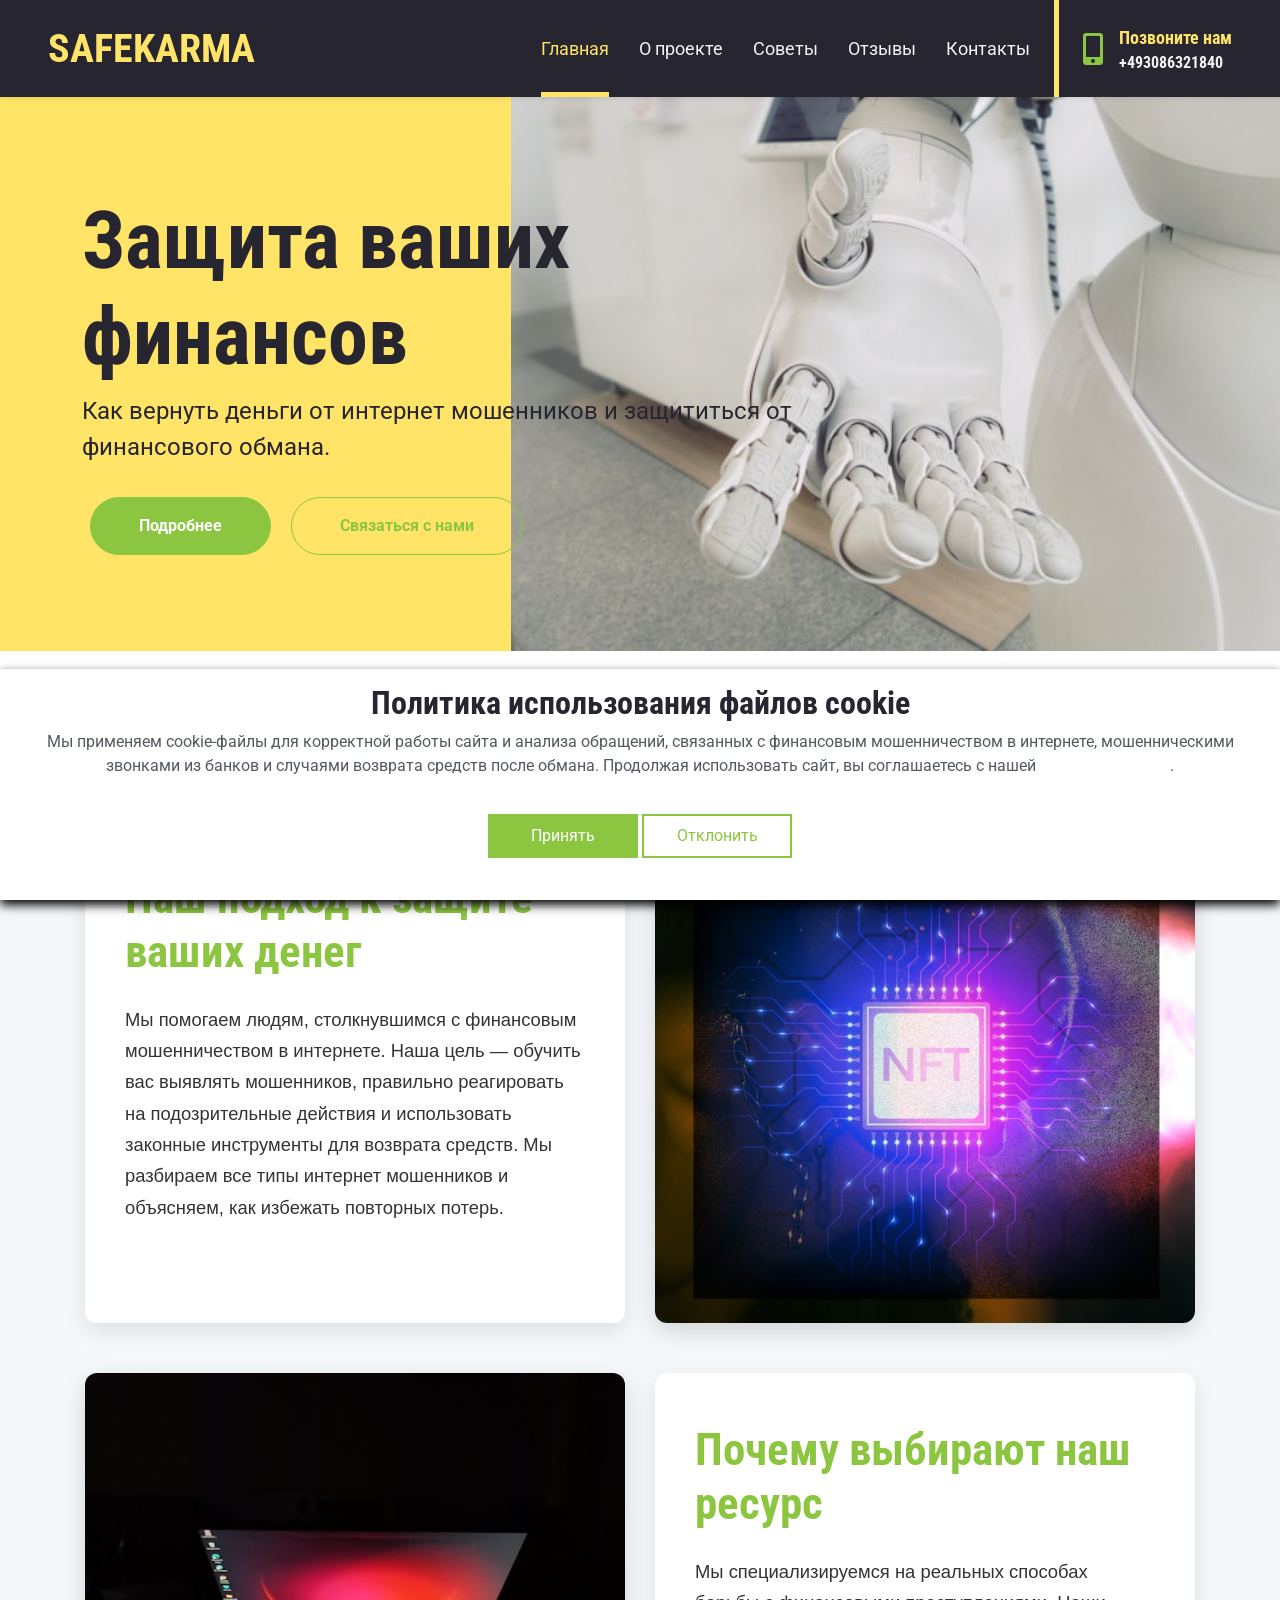
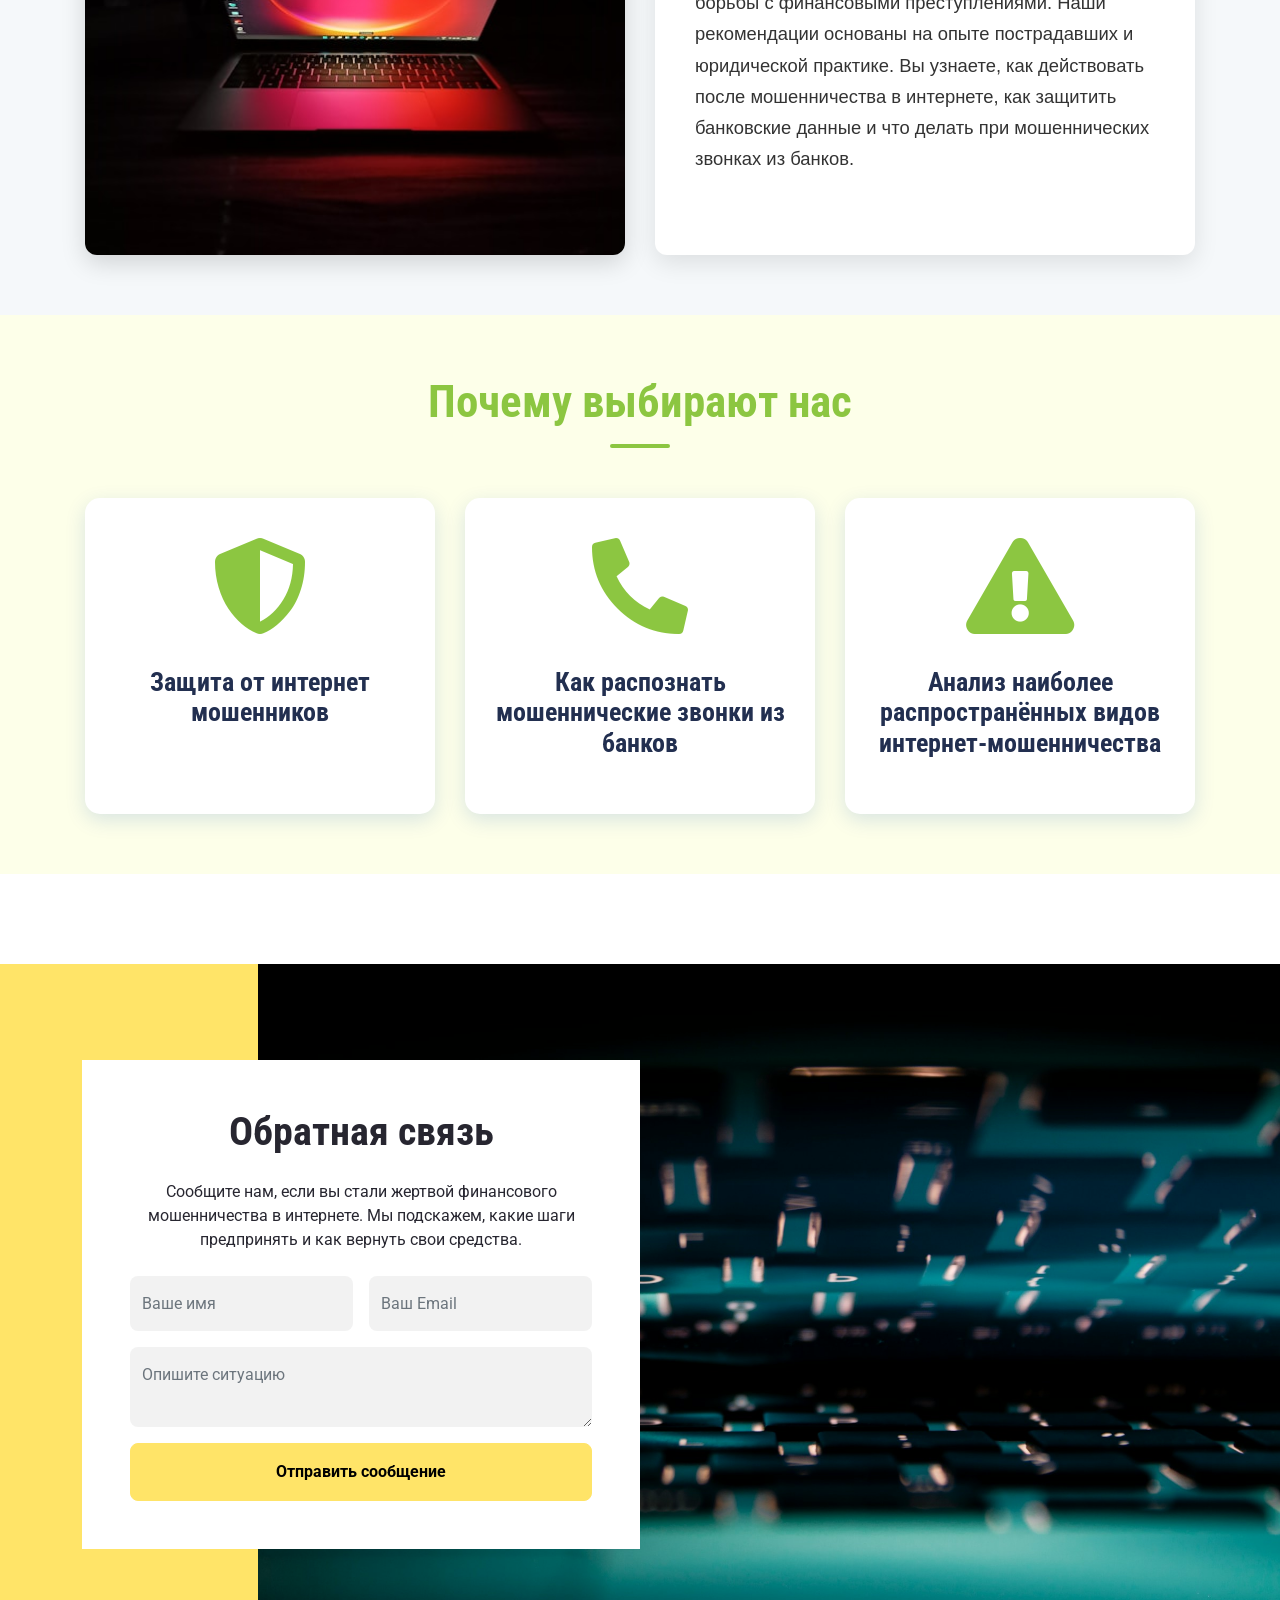
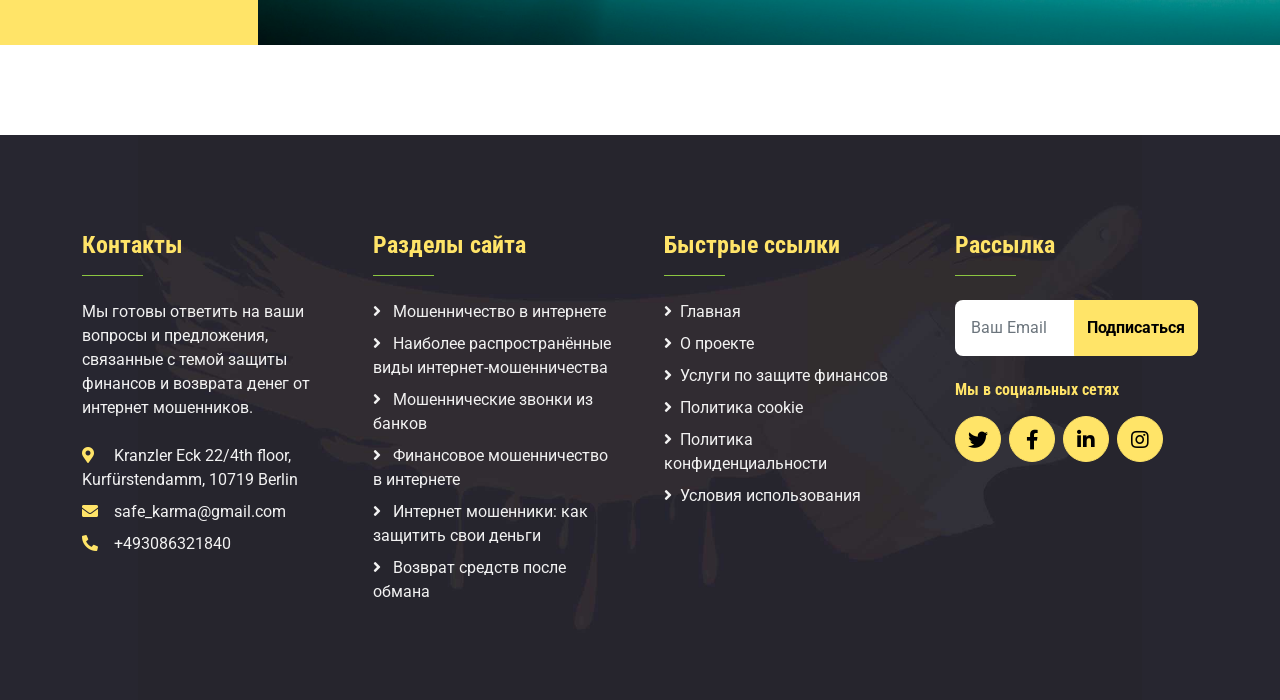
==== index.html @ 47f68a2d "WIP" ====
<!DOCTYPE html>
<html lang="en">
    <head>
        <meta charset="utf-8" />
        <title>SafeKarma</title>
        <meta content="width=device-width, initial-scale=1.0" name="viewport" />
        <meta
            name="description"
            content="Защита финансов: практические инструкции и пошаговые алгоритмы по возврату денег от мошенников. Как действовать при финансовом мошенничестве в интернете, какие существуют наиболее распространённые виды интернет-мошенничества и как противостоять мошенническим звонкам из банков."
        />

        <!-- Favicon -->
        <link href="img/favicon.ico" rel="icon" />

        <!-- Google Web Fonts -->
        <link rel="preconnect" href="https://fonts.gstatic.com" />
        <link
            href="https://fonts.googleapis.com/css2?family=Roboto+Condensed:wght@400;700&family=Roboto:wght@400;700&display=swap"
            rel="stylesheet"
        />

        <!-- Icon Font Stylesheet -->
        <link
            href="https://cdnjs.cloudflare.com/ajax/libs/font-awesome/5.15.0/css/all.min.css"
            rel="stylesheet"
        />
        <link
            href="https://cdn.jsdelivr.net/npm/bootstrap-icons@1.4.1/font/bootstrap-icons.css"
            rel="stylesheet"
        />

        <!-- Libraries Stylesheet -->
        <link
            href="lib/owlcarousel/assets/owl.carousel.min.css"
            rel="stylesheet"
        />

        <!-- Customized Bootstrap Stylesheet -->
        <link href="css/bootstrap.min.css" rel="stylesheet" />

        <!-- Template Stylesheet -->
        <link href="css/style.css" rel="stylesheet" />
        <!-- Our Approach Start -->
    </head>

    <body>
        <!-- Navbar Start -->
        <nav
            class="navbar navbar-expand-lg bg-dark navbar-dark shadow-sm px-5 py-3 py-lg-0"
        >
            <a href="index.html" class="navbar-brand p-0">
                <h1 class="m-0 text-uppercase text-primary">SafeKarma</h1>
            </a>
            <button
                class="navbar-toggler"
                type="button"
                data-bs-toggle="collapse"
                data-bs-target="#navbarCollapse"
            >
                <span class="navbar-toggler-icon"></span>
            </button>
            <div class="collapse navbar-collapse" id="navbarCollapse">
                <div
                    class="navbar-nav ms-auto py-0 pe-4 border-end border-5 border-primary"
                >
                    <a href="index.html" class="nav-item nav-link active"
                        >Главная</a
                    >
                    <a href="about.html" class="nav-item nav-link">О проекте</a>
                    <a href="service.html" class="nav-item nav-link">Советы</a>
                    <a href="reviews.html" class="nav-item nav-link">Отзывы</a>
                    <a href="contact.html" class="nav-item nav-link"
                        >Контакты</a
                    >
                </div>
                <div class="d-none d-lg-flex align-items-center ps-4">
                    <i class="fa fa-2x fa-mobile-alt text-secondary me-3"></i>
                    <div>
                        <h5 class="text-primary mb-1">
                            <small>Позвоните нам</small>
                        </h5>
                        <h6 class="text-light m-0">+493086321840</h6>
                    </div>
                </div>
            </div>
        </nav>
        <!-- Navbar End -->

        <!-- Hero Start -->
        <div
            class="container-fluid bg-primary py-5 bg-hero"
            style="margin-bottom: 90px"
        >
            <div class="container py-5">
                <div class="row justify-content-start">
                    <div class="col-lg-8 text-center text-lg-start">
                        <h1 class="display-1 text-dark">
                            Защита ваших финансов
                        </h1>
                        <p class="fs-4 text-dark mb-4">
                            Как вернуть деньги от интернет мошенников и
                            защититься от финансового обмана.
                        </p>
                        <div class="pt-2">
                            <a
                                href="about.html"
                                class="btn btn-secondary rounded-pill py-md-3 px-md-5 mx-2"
                                >Подробнее</a
                            >
                            <a
                                href="contact.html"
                                class="btn btn-outline-secondary rounded-pill py-md-3 px-md-5 mx-2"
                                >Связаться с нами</a
                            >
                        </div>
                    </div>
                </div>
            </div>
        </div>
        <!-- Hero End -->

        <div class="approach-section">
            <div class="approach-container">
                <div class="approach-row">
                    <div class="approach-text">
                        <h1>Наш подход к защите ваших денег</h1>
                        <p>
                            Мы помогаем людям, столкнувшимся с финансовым
                            мошенничеством в интернете. Наша цель — обучить вас
                            выявлять мошенников, правильно реагировать на
                            подозрительные действия и использовать законные
                            инструменты для возврата средств. Мы разбираем все
                            типы интернет мошенников и объясняем, как избежать
                            повторных потерь.
                        </p>
                    </div>
                    <div class="approach-image">
                        <img
                            src="img/approach-1.jpg"
                            alt="Защита финансов и возврат средств"
                        />
                    </div>
                </div>
                <div class="approach-row" style="margin-top: 50px">
                    <div class="approach-image">
                        <img
                            src="img/approach-2.jpg"
                            alt="Интернет мошенники и схемы возврата денег"
                        />
                    </div>
                    <div class="approach-text">
                        <h1>Почему выбирают наш ресурс</h1>
                        <p>
                            Мы специализируемся на реальных способах борьбы с
                            финансовыми преступлениями. Наши рекомендации
                            основаны на опыте пострадавших и юридической
                            практике. Вы узнаете, как действовать после
                            мошенничества в интернете, как защитить банковские
                            данные и что делать при мошеннических звонках из
                            банков.
                        </p>
                    </div>
                </div>
            </div>
        </div>
        <!-- Our Approach End -->

        <div class="why-choose-section">
            <div class="why-choose-container">
                <div class="why-choose-header">
                    <h1>Почему выбирают нас</h1>
                    <hr />
                </div>
                <div class="why-choose-row">
                    <div class="why-choose-item">
                        <div class="why-choose-icon">
                            <i class="fa fa-2x fa-shield-alt"></i>
                        </div>
                        <h3>Защита от интернет мошенников</h3>
                    </div>
                    <div class="why-choose-item">
                        <div class="why-choose-icon">
                            <i class="fa fa-2x fa-phone-alt"></i>
                        </div>
                        <h3>Как распознать мошеннические звонки из банков</h3>
                    </div>
                    <div class="why-choose-item">
                        <div class="why-choose-icon">
                            <i class="fa fa-2x fa-exclamation-triangle"></i>
                        </div>
                        <h3>
                            Анализ наиболее распространённых видов
                            интернет-мошенничества
                        </h3>
                    </div>
                </div>
            </div>
        </div>
        <!-- Why Choose Us End -->

        <!-- Quote Start -->
        <div
            class="container-fluid bg-primary bg-quote py-5"
            style="margin: 90px 0"
        >
            <div class="container py-5">
                <div class="row g-0 justify-content-start">
                    <div class="col-lg-6">
                        <div class="bg-white text-center p-5">
                            <h1 class="mb-4">Обратная связь</h1>
                            <p class="mb-4 text-dark">
                                Сообщите нам, если вы стали жертвой финансового
                                мошенничества в интернете. Мы подскажем, какие
                                шаги предпринять и как вернуть свои средства.
                            </p>
                            <form action="thanks.html" method="get">
                                <div class="row g-3">
                                    <div class="col-12 col-sm-6">
                                        <input
                                            type="text"
                                            class="form-control bg-light border-0"
                                            placeholder="Ваше имя"
                                            style="height: 55px"
                                            required
                                        />
                                    </div>
                                    <div class="col-12 col-sm-6">
                                        <input
                                            type="email"
                                            class="form-control bg-light border-0"
                                            placeholder="Ваш Email"
                                            style="height: 55px"
                                            required
                                        />
                                    </div>
                                    <div class="col-12">
                                        <textarea
                                            class="form-control bg-light border-0 py-3"
                                            rows="2"
                                            placeholder="Опишите ситуацию"
                                            required
                                        ></textarea>
                                    </div>
                                    <div class="col-12">
                                        <button
                                            class="btn btn-primary w-100 py-3"
                                            type="submit"
                                        >
                                            Отправить сообщение
                                        </button>
                                    </div>
                                </div>
                            </form>
                        </div>
                    </div>
                </div>
            </div>
        </div>
        <!-- Quote End -->

        <!-- Footer Start -->
        <div class="container-fluid bg-dark bg-footer text-light py-5">
            <div class="container py-5">
                <div class="row g-5">
                    <div class="col-lg-3 col-md-6">
                        <h4 class="text-primary">Контакты</h4>
                        <hr
                            class="w-25 text-secondary mb-4"
                            style="opacity: 1"
                        />
                        <p class="mb-4">
                            Мы готовы ответить на ваши вопросы и предложения,
                            связанные с темой защиты финансов и возврата денег
                            от интернет мошенников.
                        </p>
                        <p class="mb-2">
                            <i
                                class="fa fa-map-marker-alt text-primary me-3"
                            ></i>
                            Kranzler Eck 22/4th floor, Kurfürstendamm, 10719
                            Berlin
                        </p>
                        <p class="mb-2">
                            <i class="fa fa-envelope text-primary me-3"></i
                            >safe_karma@gmail.com
                        </p>
                        <p class="mb-0">
                            <i class="fa fa-phone-alt text-primary me-3"></i
                            >+493086321840
                        </p>
                    </div>
                    <div class="col-lg-3 col-md-6">
                        <h4 class="text-primary">Разделы сайта</h4>
                        <hr
                            class="w-25 text-secondary mb-4"
                            style="opacity: 1"
                        />
                        <div class="d-flex flex-column justify-content-start">
                            <a class="text-light mb-2" href="#"
                                ><i class="fa fa-angle-right me-2"></i>
                                Мошенничество в интернете</a
                            >
                            <a class="text-light mb-2" href="#"
                                ><i class="fa fa-angle-right me-2"></i> Наиболее
                                распространённые виды интернет-мошенничества</a
                            >
                            <a class="text-light mb-2" href="#"
                                ><i class="fa fa-angle-right me-2"></i>
                                Мошеннические звонки из банков</a
                            >
                            <a class="text-light mb-2" href="#"
                                ><i class="fa fa-angle-right me-2"></i>
                                Финансовое мошенничество в интернете</a
                            >
                            <a class="text-light mb-2" href="#"
                                ><i class="fa fa-angle-right me-2"></i> Интернет
                                мошенники: как защитить свои деньги</a
                            >
                            <a class="text-light" href="#"
                                ><i class="fa fa-angle-right me-2"></i> Возврат
                                средств после обмана</a
                            >
                        </div>
                    </div>
                    <div class="col-lg-3 col-md-6">
                        <h4 class="text-primary">Быстрые ссылки</h4>
                        <hr
                            class="w-25 text-secondary mb-4"
                            style="opacity: 1"
                        />
                        <div class="d-flex flex-column justify-content-start">
                            <a class="text-light mb-2" href="index.html"
                                ><i class="fa fa-angle-right me-2"></i
                                >Главная</a
                            >
                            <a class="text-light mb-2" href="about.html"
                                ><i class="fa fa-angle-right me-2"></i>О
                                проекте</a
                            >
                            <a class="text-light mb-2" href="service.html"
                                ><i class="fa fa-angle-right me-2"></i>Услуги по
                                защите финансов</a
                            >
                            <a class="text-light mb-2" href="cookie-policy.html"
                                ><i class="fa fa-angle-right me-2"></i>Политика
                                cookie</a
                            >
                            <a
                                class="text-light mb-2"
                                href="privacy-policy.html"
                                ><i class="fa fa-angle-right me-2"></i>Политика
                                конфиденциальности</a
                            >
                            <a class="text-light" href="terms-of-use.html"
                                ><i class="fa fa-angle-right me-2"></i>Условия
                                использования</a
                            >
                        </div>
                    </div>
                    <div class="col-lg-3 col-md-6">
                        <h4 class="text-primary">Рассылка</h4>
                        <hr
                            class="w-25 text-secondary mb-4"
                            style="opacity: 1"
                        />
                        <form action="thanks.html" method="get">
                            <div class="input-group">
                                <input
                                    type="text"
                                    class="form-control p-3 border-0"
                                    placeholder="Ваш Email"
                                    required
                                />
                                <button type="submit" class="btn btn-primary">
                                    Подписаться
                                </button>
                            </div>
                        </form>
                        <h6 class="text-primary mt-4 mb-3">
                            Мы в социальных сетях
                        </h6>
                        <div class="d-flex">
                            <a
                                class="btn btn-lg btn-primary btn-lg-square rounded-circle me-2"
                                href="https://twitter.com/"
                                target="_blank"
                                ><i class="fab fa-twitter"></i
                            ></a>
                            <a
                                class="btn btn-lg btn-primary btn-lg-square rounded-circle me-2"
                                href="https://facebook.com/"
                                target="_blank"
                                ><i class="fab fa-facebook-f"></i
                            ></a>
                            <a
                                class="btn btn-lg btn-primary btn-lg-square rounded-circle me-2"
                                href="https://www.linkedin.com/company/"
                                target="_blank"
                                ><i class="fab fa-linkedin-in"></i
                            ></a>
                            <a
                                class="btn btn-lg btn-primary btn-lg-square rounded-circle"
                                href="https://instagram.com/"
                                target="_blank"
                                ><i class="fab fa-instagram"></i
                            ></a>
                        </div>
                    </div>
                </div>
            </div>
        </div>
        <!-- Footer End -->

        <!-- Cookie banner -->
        <div class="cookie-wrapper show">
            <div>
                <i class="bx bx-cookie"></i>
                <h2 style="text-align: center">
                    Политика использования файлов cookie
                </h2>
            </div>

            <div class="data">
                <p>
                    Мы применяем cookie-файлы для корректной работы сайта и
                    анализа обращений, связанных с финансовым мошенничеством в
                    интернете, мошенническими звонками из банков и случаями
                    возврата средств после обмана. Продолжая использовать сайт,
                    вы соглашаетесь с нашей
                    <a href="cookie-policy.html">политикой cookie</a>.
                </p>
            </div>

            <div class="buttons">
                <button class="cookie-button" id="acceptBtn">Принять</button>
                <button class="cookie-button" id="declineBtn">Отклонить</button>
            </div>
        </div>
        <!-- End Cookie banner -->

        <!-- Back to Top -->
        <a
            href="#"
            class="btn btn-lg btn-secondary btn-lg-square rounded-circle back-to-top"
            ><i class="bi bi-arrow-up"></i
        ></a>

        <!-- JavaScript Libraries -->
        <script src="https://code.jquery.com/jquery-3.4.1.min.js"></script>
        <script src="https://cdn.jsdelivr.net/npm/bootstrap@5.0.0/dist/js/bootstrap.bundle.min.js"></script>
        <script src="lib/easing/easing.min.js"></script>
        <script src="lib/waypoints/waypoints.min.js"></script>
        <script src="lib/owlcarousel/owl.carousel.min.js"></script>

        <!-- Template Javascript -->
        <script src="js/main.js"></script>
        <script src="js/cookiebanner.js"></script>
    </body>
</html>
---- css/style.css ----
/********** Template CSS **********/
:root {
    --primary: #FFE468;
    --secondary: #8CC641;
    --light: #F2F2F2;
    --dark: #272630;
}

.btn {
    font-weight: 700;
    transition: .5s;
}

.btn:hover {
    -webkit-box-shadow: 0 8px 6px -6px #555555;
    -moz-box-shadow: 0 8px 6px -6px #555555;
    box-shadow: 0 8px 6px -6px #555555;
}

.btn.btn-secondary {
    color: #FFFFFF;
}

.btn-square {
    width: 36px;
    height: 36px;
}

.btn-sm-square {
    width: 28px;
    height: 28px;
}

.btn-lg-square {
    width: 46px;
    height: 46px;
}

.btn-square,
.btn-sm-square,
.btn-lg-square {
    padding-left: 0;
    padding-right: 0;
    text-align: center;
}

.back-to-top {
    position: fixed;
    display: none;
    right: 30px;
    bottom: 30px;
    z-index: 99;
}

.navbar-dark .navbar-nav .nav-link {
    position: relative;
    margin-left: 30px;
    padding: 35px 0;
    font-size: 18px;
    color: var(--light);
    outline: none;
    transition: .5s;
}

.sticky-top.navbar-dark .navbar-nav .nav-link {
    padding: 20px 0;
}

.navbar-dark .navbar-nav .nav-link:hover,
.navbar-dark .navbar-nav .nav-link.active {
    color: var(--primary);
}

@media (min-width: 992px) {
    .navbar-dark .navbar-nav .nav-link::before {
        position: absolute;
        content: "";
        width: 0;
        height: 5px;
        bottom: 0;
        left: 50%;
        background: var(--primary);
        transition: .5s;
    }

    .navbar-dark .navbar-nav .nav-link:hover::before,
    .navbar-dark .navbar-nav .nav-link.active::before {
        width: 100%;
        left: 0;
    }
}

@media (max-width: 991.98px) {
    .navbar-dark .navbar-nav .nav-link  {
        margin-left: 0;
        padding: 10px 0;
    }
}

.bg-hero {
    background: url(../img/hero.jpg) top right no-repeat;
    background-size: contain;
}

@media (max-width: 991.98px) {
    .bg-hero {
        background-size: cover;
    }
}

.about-start,
.about-end {
    background: url(../img/about-bg.jpg) center center no-repeat;
    background-size: contain;
}

@media (min-width: 992px) {
    .about-start {
        position: relative;
        margin-right: -90px;
        z-index: 1;
    }

    .about-end {
        position: relative;
        margin-left: -90px;
        z-index: 1;
    }
}

.service-item,
.contact-item {
    background: url(../img/service.jpg) top center no-repeat;
    background-size: cover;
    transition: .5s;
}

.service-item:hover,
.contact-item:hover {
    background: url(../img/service.jpg) bottom center no-repeat;
    background-size: cover;
}

.service-item .service-icon,
.contact-item .contact-icon {
    margin-top: -50px;
    width: 100px;
    height: 100px;
    color: var(--secondary);
    background: #FFFFFF;
    transform: rotate(-45deg);
}

.service-item .service-icon div,
.contact-item .contact-icon div {
    width: 100%;
    height: 100%;
    display: flex;
    align-items: center;
    justify-content: center;
    background: var(--primary);
    transition: .5s;
}

.service-item .service-icon i,
.contact-item .contact-icon i {
    transform: rotate(45deg);
    transition: .5s;
}

.service-item:hover .service-icon div,
.contact-item:hover .contact-icon div {
    background: var(--secondary);
}

.service-item:hover .service-icon i,
.contact-item:hover .contact-icon i {
    color: var(--primary);
}

.service-item a.btn {
    position: relative;
    bottom: -30px;
    opacity: 0;
}

.service-item:hover a.btn {
    bottom: 0;
    opacity: 1;
}

.bg-quote {
    background: url(../img/quote.jpg) top right no-repeat;
    background-size: contain;
}

@media (max-width: 991.98px) {
    .bg-quote {
        background-size: cover;
    }
}

.team-item {
    position: relative;
    margin-bottom: 45px;
}

.team-text {
    position: absolute;
    display: flex;
    flex-direction: column;
    align-items: center;
    justify-content: center;
    background: url(../img/team.jpg) bottom center no-repeat;
    background-size: cover;
    height: 90px;
    padding: 0 30px;
    right: 45px;
    left: 45px;
    bottom: -45px;
    transition: .5s;
    z-index: 1;
}

.team-item:hover .team-text {
    height: 100%;
    bottom: 0;
}

.team-social {
    position: absolute;
    transition: .1s;
    transition-delay: .0s;
    opacity: 0;
}

.team-item:hover .team-social {
    transition-delay: .3s;
    opacity: 1;
}

.bg-testimonial {
    background: url(../img/testimonial.jpg) top left no-repeat;
    background-size: contain;
}

@media (max-width: 991.98px) {
    .bg-testimonial {
        background-size: cover;
    }
}

.testimonial-carousel .owl-nav {
    margin-top: 30px;
    display: flex;
    justify-content: start;
}

.testimonial-carousel .owl-nav .owl-prev,
.testimonial-carousel .owl-nav .owl-next{
    position: relative;
    margin: 0 5px;
    width: 45px;
    height: 45px;
    display: flex;
    align-items: center;
    justify-content: center;
    color: #FFFFFF;
    background: var(--secondary);
    font-size: 22px;
    border-radius: 45px;
    transition: .5s;
}

.testimonial-carousel .owl-nav .owl-prev:hover,
.testimonial-carousel .owl-nav .owl-next:hover {
    color: var(--dark);
}

.testimonial-carousel .owl-item img {
    width: 60px;
    height: 60px;
}

.bg-call-to-action {
    background: url(../img/call-to-action.jpg) top right no-repeat;
    background-size: contain;
}

.bg-footer {
    background: url(../img/footer.jpg) center center no-repeat;
    background-size: contain;
}

@media (max-width: 991.98px) {
    .bg-call-to-action,
    .bg-footer {
        background-size: cover;
    }
} /* prettier-ignore */
/*# sourceMappingURL=user.css.map */
@import url("https://fonts.googleapis.com/css2?family=Poppins:wght@300;400;500;600&display=swap");

.cookie-wrapper {
    position: fixed;
    bottom: 0px;
    right: 0;
    width: 100%;
    background: #fff;
    padding: 15px 25px 22px;
    transition: right 0.3s ease;
    box-shadow: 0 5px 10px rgb(0, 0, 0);
    z-index: 999;
    @media (max-width: 600px) {
        width: 100%;
    }
}
.cookie-wrapper .show {
    right: 20px;
}

.hidden {
    display: none;
}
header i {
    color: #ffffff;
    font-size: 32px;
    text-align: center;
}
header h2 {
    color: #ffffff;
    font-weight: 500;
    text-align: center;
}
.data {
    text-align: center;
}
.data p a {
    color: #ffffff;
    text-decoration: none;
    text-align: center !important;
}
.data p a:hover {
    text-decoration: underline;
}
.buttons {
    padding: 20px 0px;
    text-align: center;
}
.buttons .cookie-button {
    border: 2px solid #8cc641;
    color: #fff;
    padding: 8px 0;
    background: #8cc641;
    cursor: pointer;
    width: calc(100% / 2 - 10px);
    transition: all 0.2s ease;
    max-width: 150px;
    border-radius: 0px;
}
.buttons #acceptBtn:hover {
    background-color: transparent;
    color: #8cc641;
}
#declineBtn {
    background-color: #fff;
    color: #8cc641;
    border-radius: 0;
}
#declineBtn:hover {
    background-color: #8cc641;
    color: #fff;
}
select {
    height: 48px;
    padding-top: 10px !important;
}

.iti {
    width: 100% !important;
    margin-bottom: 10px;
    margin-top: 0px !important;
}

.iti input {
    height: 58px;
}

            .approach-section {
                background-color: #f5f8fa;
                padding: 60px 0;
                font-family: "Segoe UI", Tahoma, Geneva, Verdana, sans-serif;
                color: #333;
            }
            .approach-container {
                max-width: 1140px;
                margin: 0 auto;
                padding: 0 15px;
            }
            .approach-row {
                display: flex;
                flex-wrap: wrap;
                gap: 30px;
            }
            .approach-text,
            .approach-image {
                flex: 1 1 45%;
                position: relative;
                min-height: 400px;
            }
            .approach-text {
                background: #fff;
                padding: 50px 40px;
                box-shadow: 0 8px 24px rgb(0 0 0 / 0.1);
                border-radius: 12px;
                display: flex;
                flex-direction: column;
                justify-content: center;
            }
            .approach-text h1 {
                font-weight: 700;
                font-size: 2.8rem;
                margin-bottom: 25px;
                color: #8cc641;
            }
            .approach-text p {
                font-size: 1.15rem;
                line-height: 1.7;
                margin-bottom: 30px;
            }
            .approach-text a.btn {
                align-self: start;
                background-color: #8cc641;
                color: white;
                padding: 14px 40px;
                border-radius: 30px;
                font-weight: 600;
                text-decoration: none;
                transition: background-color 0.3s ease;
                border: none;
                cursor: pointer;
            }
            .approach-text a.btn:hover {
                background-color: #0056b3;
                color: #fff;
            }
            .approach-image img {
                width: 100%;
                height: 100%;
                object-fit: cover;
                border-radius: 12px;
                box-shadow: 0 8px 24px rgb(0 0 0 / 0.15);
            }
            @media (max-width: 991px) {
                .approach-row {
                    flex-direction: column;
                }
                .approach-text,
                .approach-image {
                    flex: 1 1 100%;
                    min-height: 300px;
                }
                .approach-text h1 {
                    font-size: 2rem;
                }
            }
            .why-choose-section {
                background-color: #fdffe9;
                padding: 60px 0;
                font-family: "Segoe UI", Tahoma, Geneva, Verdana, sans-serif;
                color: #2c3e50;
            }
            .why-choose-container {
                max-width: 1140px;
                margin: 0 auto;
                padding: 0 15px;
            }
            .why-choose-header {
                text-align: center;
                margin-bottom: 50px;
            }
            .why-choose-header h1 {
                font-weight: 700;
                font-size: 2.8rem;
                color: #8cc641;
            }
            .why-choose-header hr {
                width: 60px;
                height: 4px;
                background-color: #8cc641;
                border: none;
                margin: 15px auto 0 auto;
                opacity: 1;
                border-radius: 2px;
            }
            .why-choose-row {
                display: flex;
                flex-wrap: wrap;
                gap: 30px;
                justify-content: center;
            }
            .why-choose-item {
                background: white;
                flex: 1 1 30%;
                min-width: 280px;
                border-radius: 15px;
                box-shadow: 0 6px 20px rgb(0 71 179 / 0.15);
                padding: 40px 30px;
                text-align: center;
                transition: transform 0.3s ease, box-shadow 0.3s ease;
                cursor: default;
            }
            .why-choose-item:hover {
                transform: translateY(-8px);
                box-shadow: 0 12px 30px rgb(0 71 179 / 0.25);
            }
            .why-choose-icon {
                font-size: 3rem;
                color: #8cc641;
                margin-bottom: 25px;
            }
            .why-choose-item h3 {
                font-size: 1.6rem;
                font-weight: 700;
                margin-bottom: 15px;
                color: #222f50;
            }
            .why-choose-item a.btn-link {
                font-weight: 600;
                color: #8cc641;
                text-decoration: none;
                font-size: 1rem;
                transition: color 0.3s ease;
            }
            .why-choose-item a.btn-link:hover {
                color: #002966;
                text-decoration: underline;
            }
            @media (max-width: 991px) {
                .why-choose-row {
                    flex-direction: column;
                    gap: 20px;
                }
                .why-choose-item {
                    flex: 1 1 100%;
                }
            }
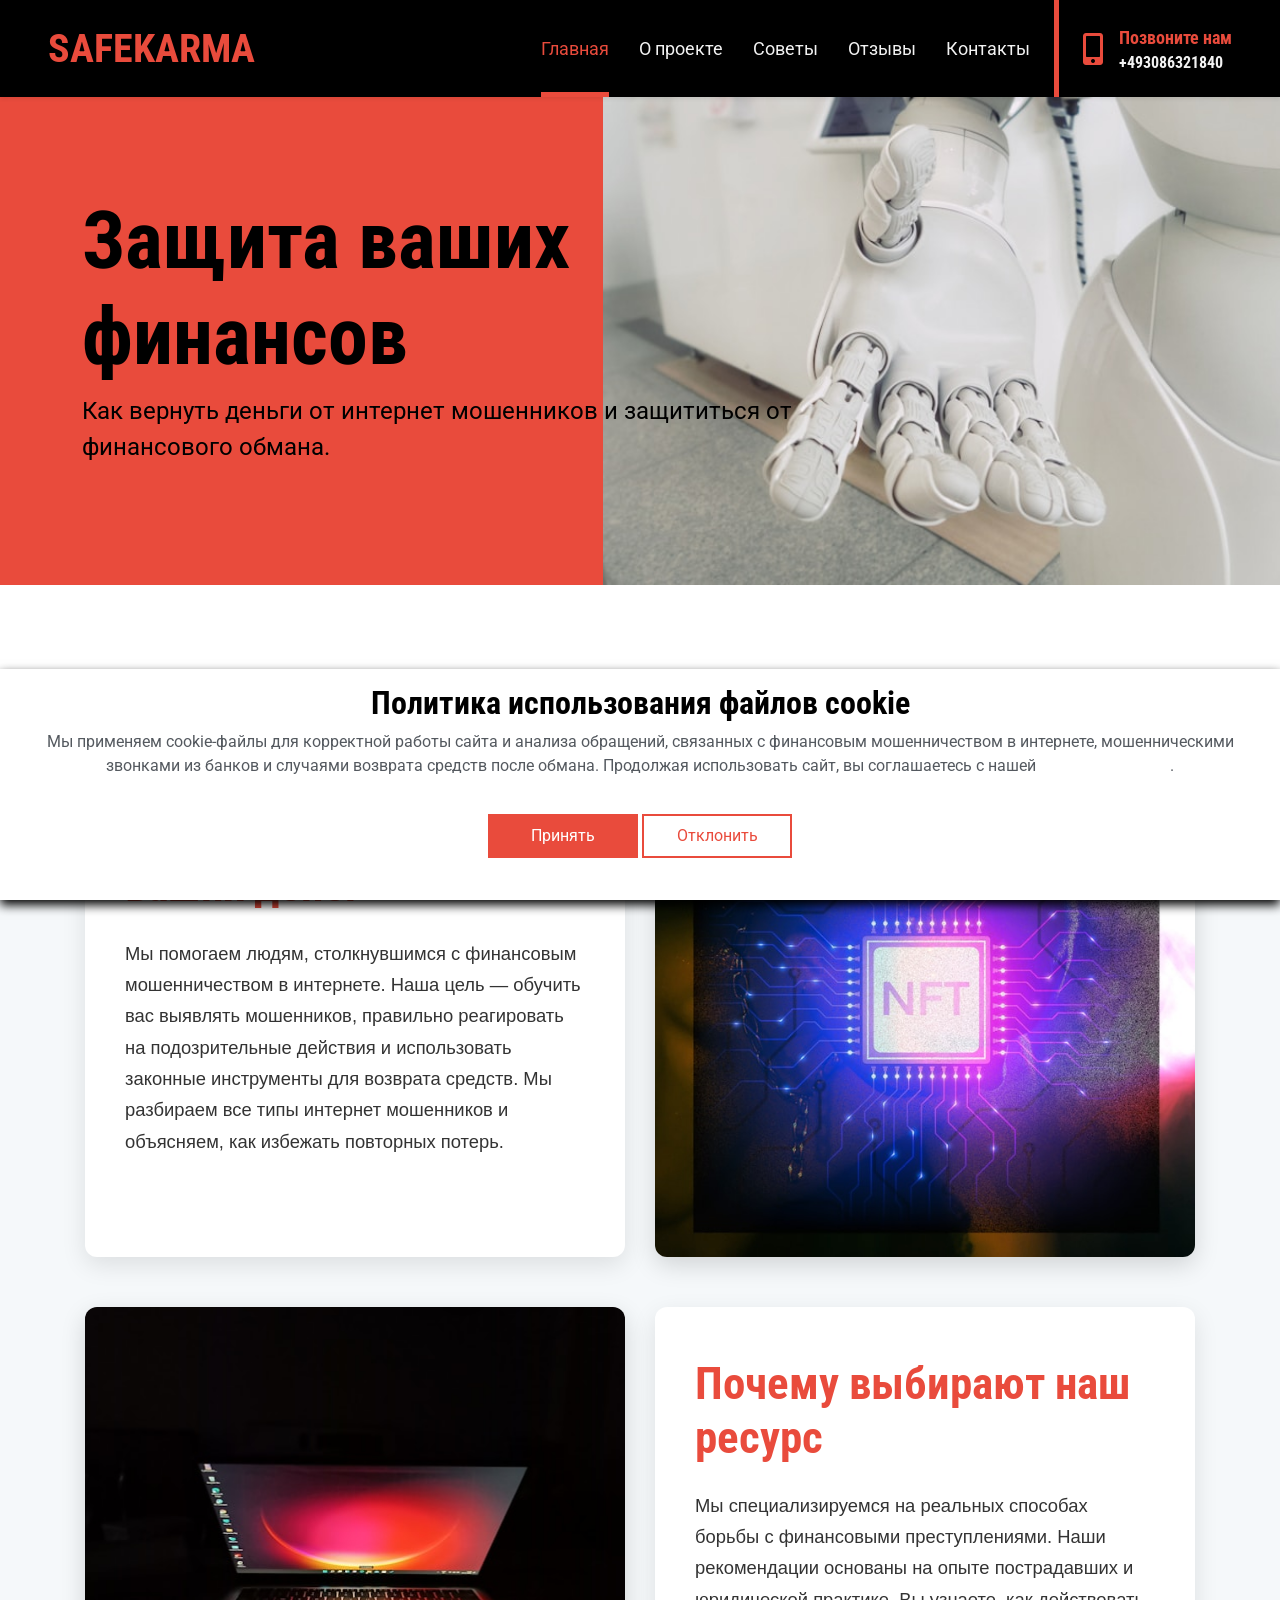
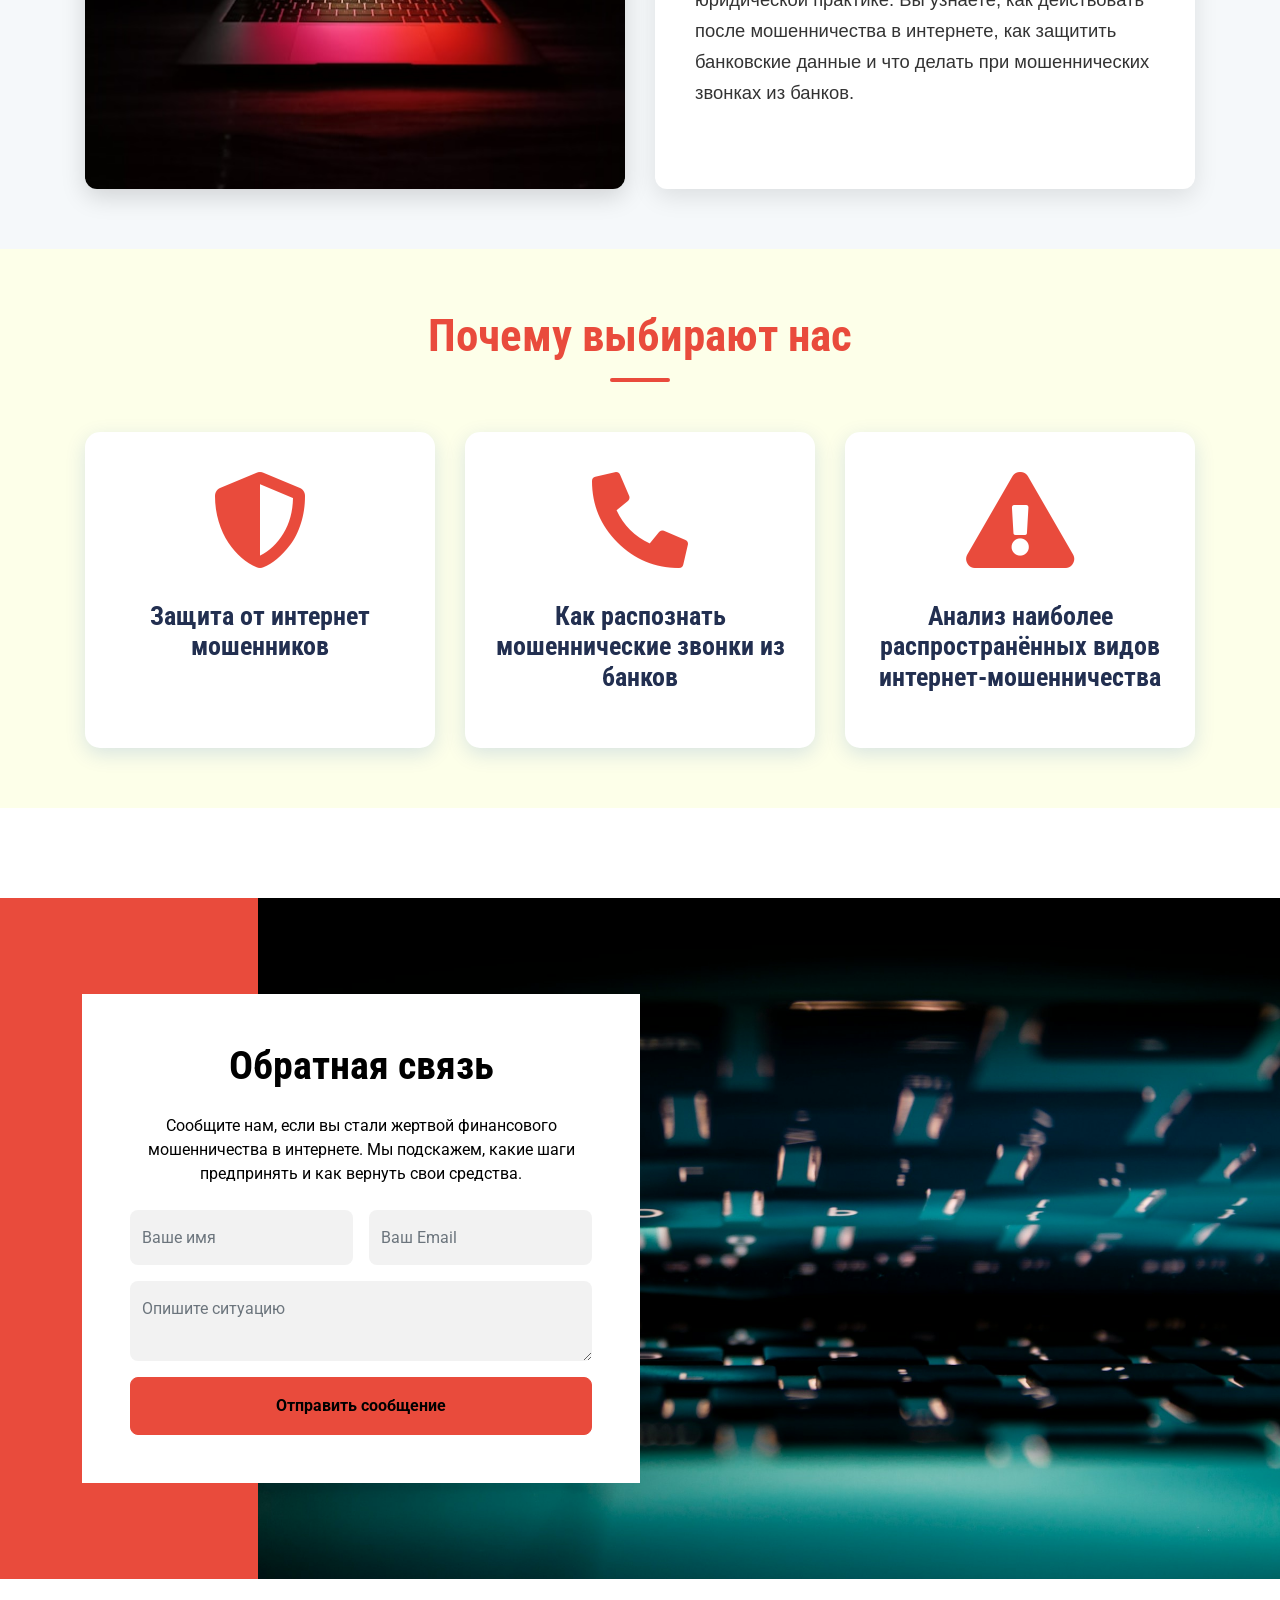
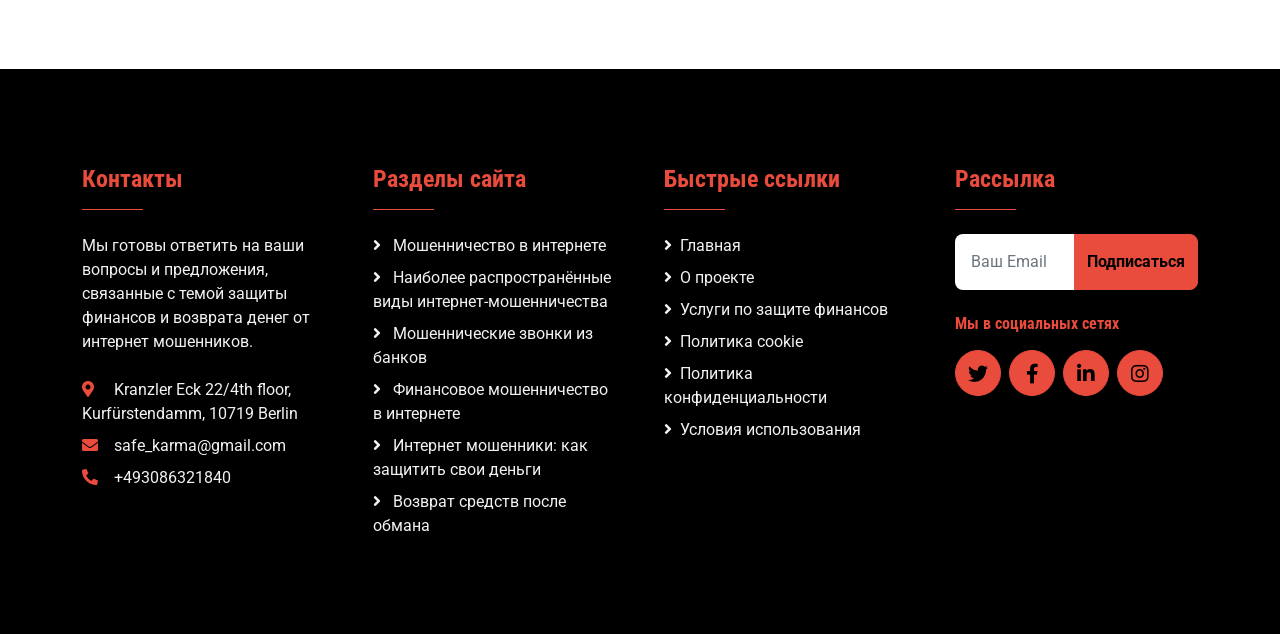
==== commit 15a4eadb: "WIP" ====
--- a/index.html
+++ b/index.html
@@ -101,18 +101,6 @@
                             Как вернуть деньги от интернет мошенников и
                             защититься от финансового обмана.
                         </p>
-                        <div class="pt-2">
-                            <a
-                                href="about.html"
-                                class="btn btn-secondary rounded-pill py-md-3 px-md-5 mx-2"
-                                >Подробнее</a
-                            >
-                            <a
-                                href="contact.html"
-                                class="btn btn-outline-secondary rounded-pill py-md-3 px-md-5 mx-2"
-                                >Связаться с нами</a
-                            >
-                        </div>
                     </div>
                 </div>
             </div>
@@ -259,7 +247,7 @@
         <!-- Quote End -->
 
         <!-- Footer Start -->
-        <div class="container-fluid bg-dark bg-footer text-light py-5">
+        <div class="container-fluid bg-dark text-light py-5">
             <div class="container py-5">
                 <div class="row g-5">
                     <div class="col-lg-3 col-md-6">
--- a/css/style.css
+++ b/css/style.css
@@ -1,14 +1,14 @@
 /********** Template CSS **********/
 :root {
-    --primary: #FFE468;
-    --secondary: #8CC641;
-    --light: #F2F2F2;
-    --dark: #272630;
+    --primary: #e94b3cff;
+    --secondary: #E94B3CFF;
+    --light: #f2f2f2;
+    --dark: #000;
 }
 
 .btn {
     font-weight: 700;
-    transition: .5s;
+    transition: 0.5s;
 }
 
 .btn:hover {
@@ -18,7 +18,7 @@
 }
 
 .btn.btn-secondary {
-    color: #FFFFFF;
+    color: #ffffff;
 }
 
 .btn-square {
@@ -59,7 +59,7 @@
     font-size: 18px;
     color: var(--light);
     outline: none;
-    transition: .5s;
+    transition: 0.5s;
 }
 
 .sticky-top.navbar-dark .navbar-nav .nav-link {
@@ -80,7 +80,7 @@
         bottom: 0;
         left: 50%;
         background: var(--primary);
-        transition: .5s;
+        transition: 0.5s;
     }
 
     .navbar-dark .navbar-nav .nav-link:hover::before,
@@ -91,7 +91,7 @@
 }
 
 @media (max-width: 991.98px) {
-    .navbar-dark .navbar-nav .nav-link  {
+    .navbar-dark .navbar-nav .nav-link {
         margin-left: 0;
         padding: 10px 0;
     }
@@ -132,7 +132,7 @@
 .contact-item {
     background: url(../img/service.jpg) top center no-repeat;
     background-size: cover;
-    transition: .5s;
+    transition: 0.5s;
 }
 
 .service-item:hover,
@@ -147,7 +147,7 @@
     width: 100px;
     height: 100px;
     color: var(--secondary);
-    background: #FFFFFF;
+    background: #ffffff;
     transform: rotate(-45deg);
 }
 
@@ -159,13 +159,13 @@
     align-items: center;
     justify-content: center;
     background: var(--primary);
-    transition: .5s;
+    transition: 0.5s;
 }
 
 .service-item .service-icon i,
 .contact-item .contact-icon i {
     transform: rotate(45deg);
-    transition: .5s;
+    transition: 0.5s;
 }
 
 .service-item:hover .service-icon div,
@@ -218,7 +218,7 @@
     right: 45px;
     left: 45px;
     bottom: -45px;
-    transition: .5s;
+    transition: 0.5s;
     z-index: 1;
 }
 
@@ -229,13 +229,13 @@
 
 .team-social {
     position: absolute;
-    transition: .1s;
-    transition-delay: .0s;
+    transition: 0.1s;
+    transition-delay: 0s;
     opacity: 0;
 }
 
 .team-item:hover .team-social {
-    transition-delay: .3s;
+    transition-delay: 0.3s;
     opacity: 1;
 }
 
@@ -257,7 +257,7 @@
 }
 
 .testimonial-carousel .owl-nav .owl-prev,
-.testimonial-carousel .owl-nav .owl-next{
+.testimonial-carousel .owl-nav .owl-next {
     position: relative;
     margin: 0 5px;
     width: 45px;
@@ -265,11 +265,11 @@
     display: flex;
     align-items: center;
     justify-content: center;
-    color: #FFFFFF;
+    color: #ffffff;
     background: var(--secondary);
     font-size: 22px;
     border-radius: 45px;
-    transition: .5s;
+    transition: 0.5s;
 }
 
 .testimonial-carousel .owl-nav .owl-prev:hover,
@@ -348,10 +348,10 @@
     text-align: center;
 }
 .buttons .cookie-button {
-    border: 2px solid #8cc641;
+    border: 2px solid #E94B3CFF;
     color: #fff;
     padding: 8px 0;
-    background: #8cc641;
+    background: #E94B3CFF;
     cursor: pointer;
     width: calc(100% / 2 - 10px);
     transition: all 0.2s ease;
@@ -360,15 +360,15 @@
 }
 .buttons #acceptBtn:hover {
     background-color: transparent;
-    color: #8cc641;
+    color: #E94B3CFF;
 }
 #declineBtn {
     background-color: #fff;
-    color: #8cc641;
+    color: #E94B3CFF;
     border-radius: 0;
 }
 #declineBtn:hover {
-    background-color: #8cc641;
+    background-color: #E94B3CFF;
     color: #fff;
 }
 select {
@@ -386,162 +386,162 @@
     height: 58px;
 }
 
-            .approach-section {
-                background-color: #f5f8fa;
-                padding: 60px 0;
-                font-family: "Segoe UI", Tahoma, Geneva, Verdana, sans-serif;
-                color: #333;
-            }
-            .approach-container {
-                max-width: 1140px;
-                margin: 0 auto;
-                padding: 0 15px;
-            }
-            .approach-row {
-                display: flex;
-                flex-wrap: wrap;
-                gap: 30px;
-            }
-            .approach-text,
-            .approach-image {
-                flex: 1 1 45%;
-                position: relative;
-                min-height: 400px;
-            }
-            .approach-text {
-                background: #fff;
-                padding: 50px 40px;
-                box-shadow: 0 8px 24px rgb(0 0 0 / 0.1);
-                border-radius: 12px;
-                display: flex;
-                flex-direction: column;
-                justify-content: center;
-            }
-            .approach-text h1 {
-                font-weight: 700;
-                font-size: 2.8rem;
-                margin-bottom: 25px;
-                color: #8cc641;
-            }
-            .approach-text p {
-                font-size: 1.15rem;
-                line-height: 1.7;
-                margin-bottom: 30px;
-            }
-            .approach-text a.btn {
-                align-self: start;
-                background-color: #8cc641;
-                color: white;
-                padding: 14px 40px;
-                border-radius: 30px;
-                font-weight: 600;
-                text-decoration: none;
-                transition: background-color 0.3s ease;
-                border: none;
-                cursor: pointer;
-            }
-            .approach-text a.btn:hover {
-                background-color: #0056b3;
-                color: #fff;
-            }
-            .approach-image img {
-                width: 100%;
-                height: 100%;
-                object-fit: cover;
-                border-radius: 12px;
-                box-shadow: 0 8px 24px rgb(0 0 0 / 0.15);
-            }
-            @media (max-width: 991px) {
-                .approach-row {
-                    flex-direction: column;
-                }
-                .approach-text,
-                .approach-image {
-                    flex: 1 1 100%;
-                    min-height: 300px;
-                }
-                .approach-text h1 {
-                    font-size: 2rem;
-                }
-            }
-            .why-choose-section {
-                background-color: #fdffe9;
-                padding: 60px 0;
-                font-family: "Segoe UI", Tahoma, Geneva, Verdana, sans-serif;
-                color: #2c3e50;
-            }
-            .why-choose-container {
-                max-width: 1140px;
-                margin: 0 auto;
-                padding: 0 15px;
-            }
-            .why-choose-header {
-                text-align: center;
-                margin-bottom: 50px;
-            }
-            .why-choose-header h1 {
-                font-weight: 700;
-                font-size: 2.8rem;
-                color: #8cc641;
-            }
-            .why-choose-header hr {
-                width: 60px;
-                height: 4px;
-                background-color: #8cc641;
-                border: none;
-                margin: 15px auto 0 auto;
-                opacity: 1;
-                border-radius: 2px;
-            }
-            .why-choose-row {
-                display: flex;
-                flex-wrap: wrap;
-                gap: 30px;
-                justify-content: center;
-            }
-            .why-choose-item {
-                background: white;
-                flex: 1 1 30%;
-                min-width: 280px;
-                border-radius: 15px;
-                box-shadow: 0 6px 20px rgb(0 71 179 / 0.15);
-                padding: 40px 30px;
-                text-align: center;
-                transition: transform 0.3s ease, box-shadow 0.3s ease;
-                cursor: default;
-            }
-            .why-choose-item:hover {
-                transform: translateY(-8px);
-                box-shadow: 0 12px 30px rgb(0 71 179 / 0.25);
-            }
-            .why-choose-icon {
-                font-size: 3rem;
-                color: #8cc641;
-                margin-bottom: 25px;
-            }
-            .why-choose-item h3 {
-                font-size: 1.6rem;
-                font-weight: 700;
-                margin-bottom: 15px;
-                color: #222f50;
-            }
-            .why-choose-item a.btn-link {
-                font-weight: 600;
-                color: #8cc641;
-                text-decoration: none;
-                font-size: 1rem;
-                transition: color 0.3s ease;
-            }
-            .why-choose-item a.btn-link:hover {
-                color: #002966;
-                text-decoration: underline;
-            }
-            @media (max-width: 991px) {
-                .why-choose-row {
-                    flex-direction: column;
-                    gap: 20px;
-                }
-                .why-choose-item {
-                    flex: 1 1 100%;
-                }
-            }+.approach-section {
+    background-color: #f5f8fa;
+    padding: 60px 0;
+    font-family: "Segoe UI", Tahoma, Geneva, Verdana, sans-serif;
+    color: #333;
+}
+.approach-container {
+    max-width: 1140px;
+    margin: 0 auto;
+    padding: 0 15px;
+}
+.approach-row {
+    display: flex;
+    flex-wrap: wrap;
+    gap: 30px;
+}
+.approach-text,
+.approach-image {
+    flex: 1 1 45%;
+    position: relative;
+    min-height: 400px;
+}
+.approach-text {
+    background: #fff;
+    padding: 50px 40px;
+    box-shadow: 0 8px 24px rgb(0 0 0 / 0.1);
+    border-radius: 12px;
+    display: flex;
+    flex-direction: column;
+    justify-content: center;
+}
+.approach-text h1 {
+    font-weight: 700;
+    font-size: 2.8rem;
+    margin-bottom: 25px;
+    color: #E94B3CFF;
+}
+.approach-text p {
+    font-size: 1.15rem;
+    line-height: 1.7;
+    margin-bottom: 30px;
+}
+.approach-text a.btn {
+    align-self: start;
+    background-color: #E94B3CFF;
+    color: white;
+    padding: 14px 40px;
+    border-radius: 30px;
+    font-weight: 600;
+    text-decoration: none;
+    transition: background-color 0.3s ease;
+    border: none;
+    cursor: pointer;
+}
+.approach-text a.btn:hover {
+    background-color: #0056b3;
+    color: #fff;
+}
+.approach-image img {
+    width: 100%;
+    height: 100%;
+    object-fit: cover;
+    border-radius: 12px;
+    box-shadow: 0 8px 24px rgb(0 0 0 / 0.15);
+}
+@media (max-width: 991px) {
+    .approach-row {
+        flex-direction: column;
+    }
+    .approach-text,
+    .approach-image {
+        flex: 1 1 100%;
+        min-height: 300px;
+    }
+    .approach-text h1 {
+        font-size: 2rem;
+    }
+}
+.why-choose-section {
+    background-color: #fdffe9;
+    padding: 60px 0;
+    font-family: "Segoe UI", Tahoma, Geneva, Verdana, sans-serif;
+    color: #2c3e50;
+}
+.why-choose-container {
+    max-width: 1140px;
+    margin: 0 auto;
+    padding: 0 15px;
+}
+.why-choose-header {
+    text-align: center;
+    margin-bottom: 50px;
+}
+.why-choose-header h1 {
+    font-weight: 700;
+    font-size: 2.8rem;
+    color: #E94B3CFF;
+}
+.why-choose-header hr {
+    width: 60px;
+    height: 4px;
+    background-color: #E94B3CFF;
+    border: none;
+    margin: 15px auto 0 auto;
+    opacity: 1;
+    border-radius: 2px;
+}
+.why-choose-row {
+    display: flex;
+    flex-wrap: wrap;
+    gap: 30px;
+    justify-content: center;
+}
+.why-choose-item {
+    background: white;
+    flex: 1 1 30%;
+    min-width: 280px;
+    border-radius: 15px;
+    box-shadow: 0 6px 20px rgb(0 71 179 / 0.15);
+    padding: 40px 30px;
+    text-align: center;
+    transition: transform 0.3s ease, box-shadow 0.3s ease;
+    cursor: default;
+}
+.why-choose-item:hover {
+    transform: translateY(-8px);
+    box-shadow: 0 12px 30px rgb(0 71 179 / 0.25);
+}
+.why-choose-icon {
+    font-size: 3rem;
+    color: #E94B3CFF;
+    margin-bottom: 25px;
+}
+.why-choose-item h3 {
+    font-size: 1.6rem;
+    font-weight: 700;
+    margin-bottom: 15px;
+    color: #222f50;
+}
+.why-choose-item a.btn-link {
+    font-weight: 600;
+    color: #E94B3CFF;
+    text-decoration: none;
+    font-size: 1rem;
+    transition: color 0.3s ease;
+}
+.why-choose-item a.btn-link:hover {
+    color: #002966;
+    text-decoration: underline;
+}
+@media (max-width: 991px) {
+    .why-choose-row {
+        flex-direction: column;
+        gap: 20px;
+    }
+    .why-choose-item {
+        flex: 1 1 100%;
+    }
+}
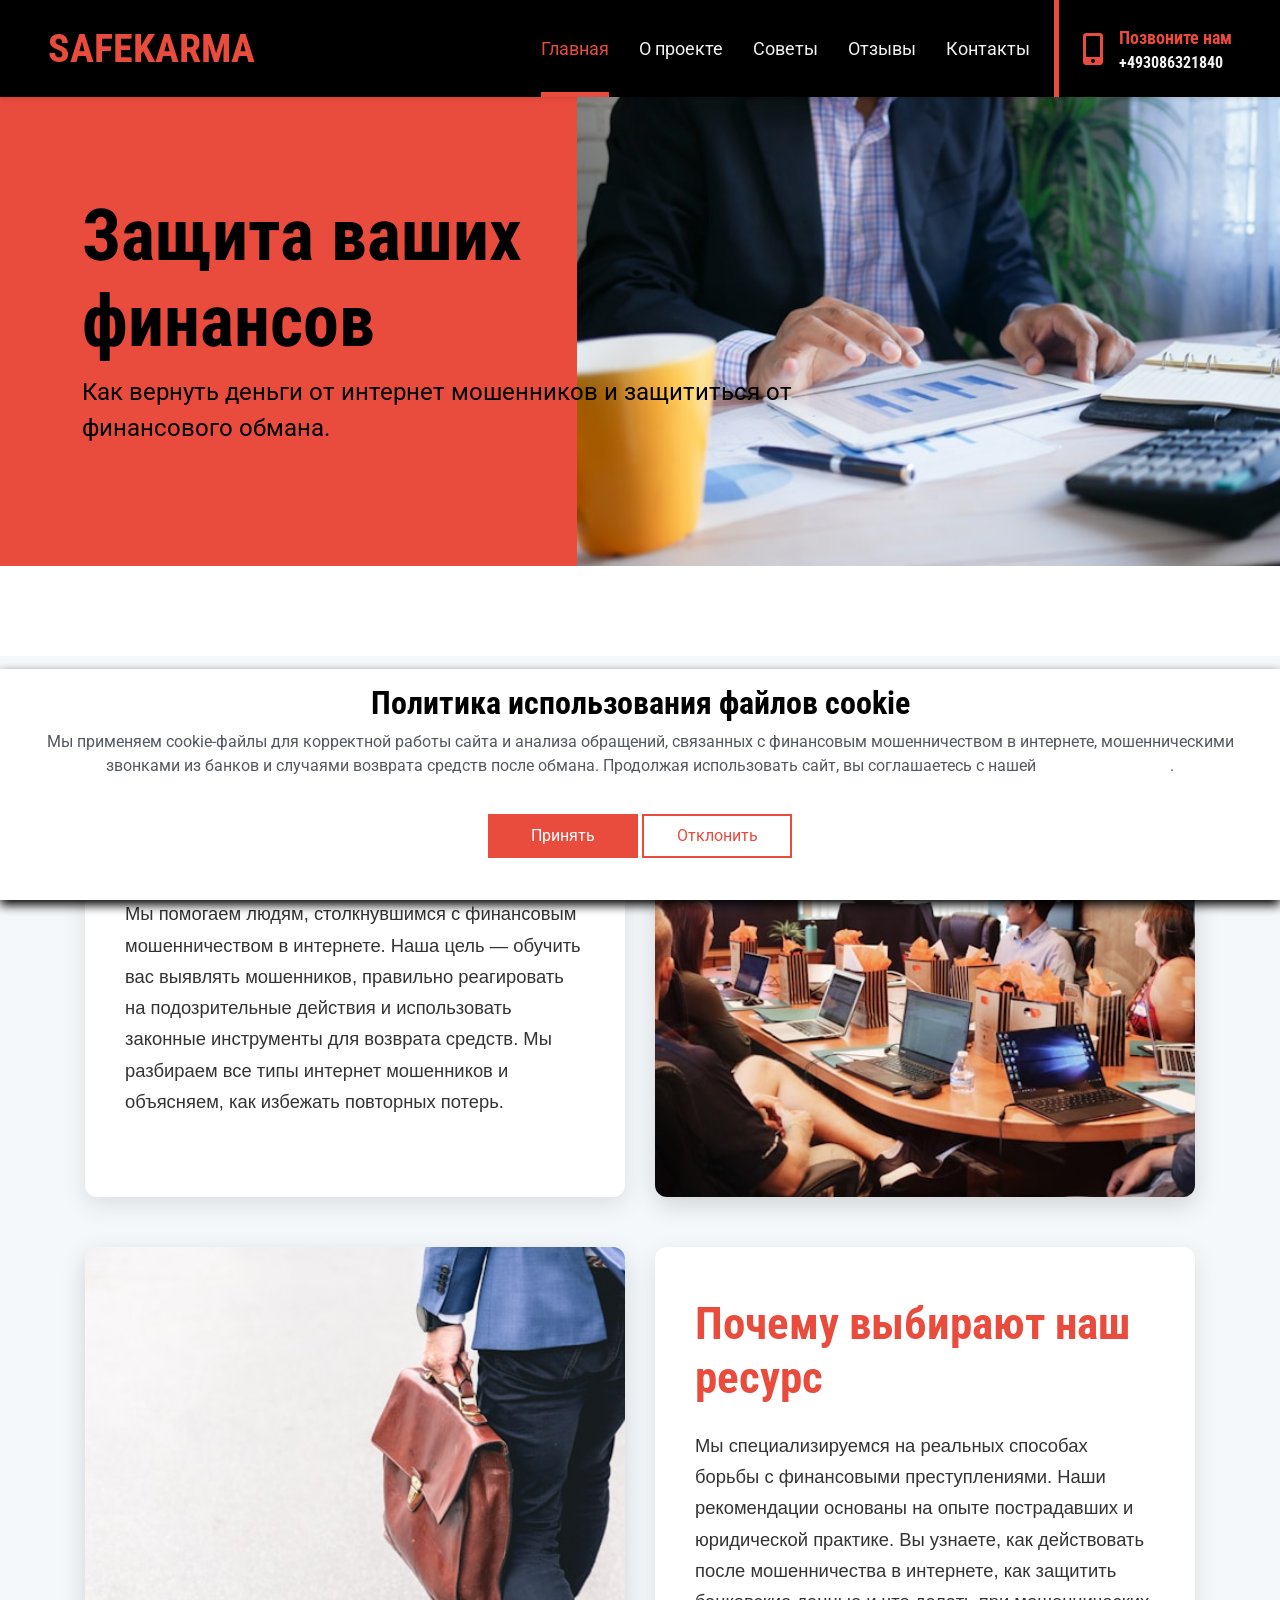
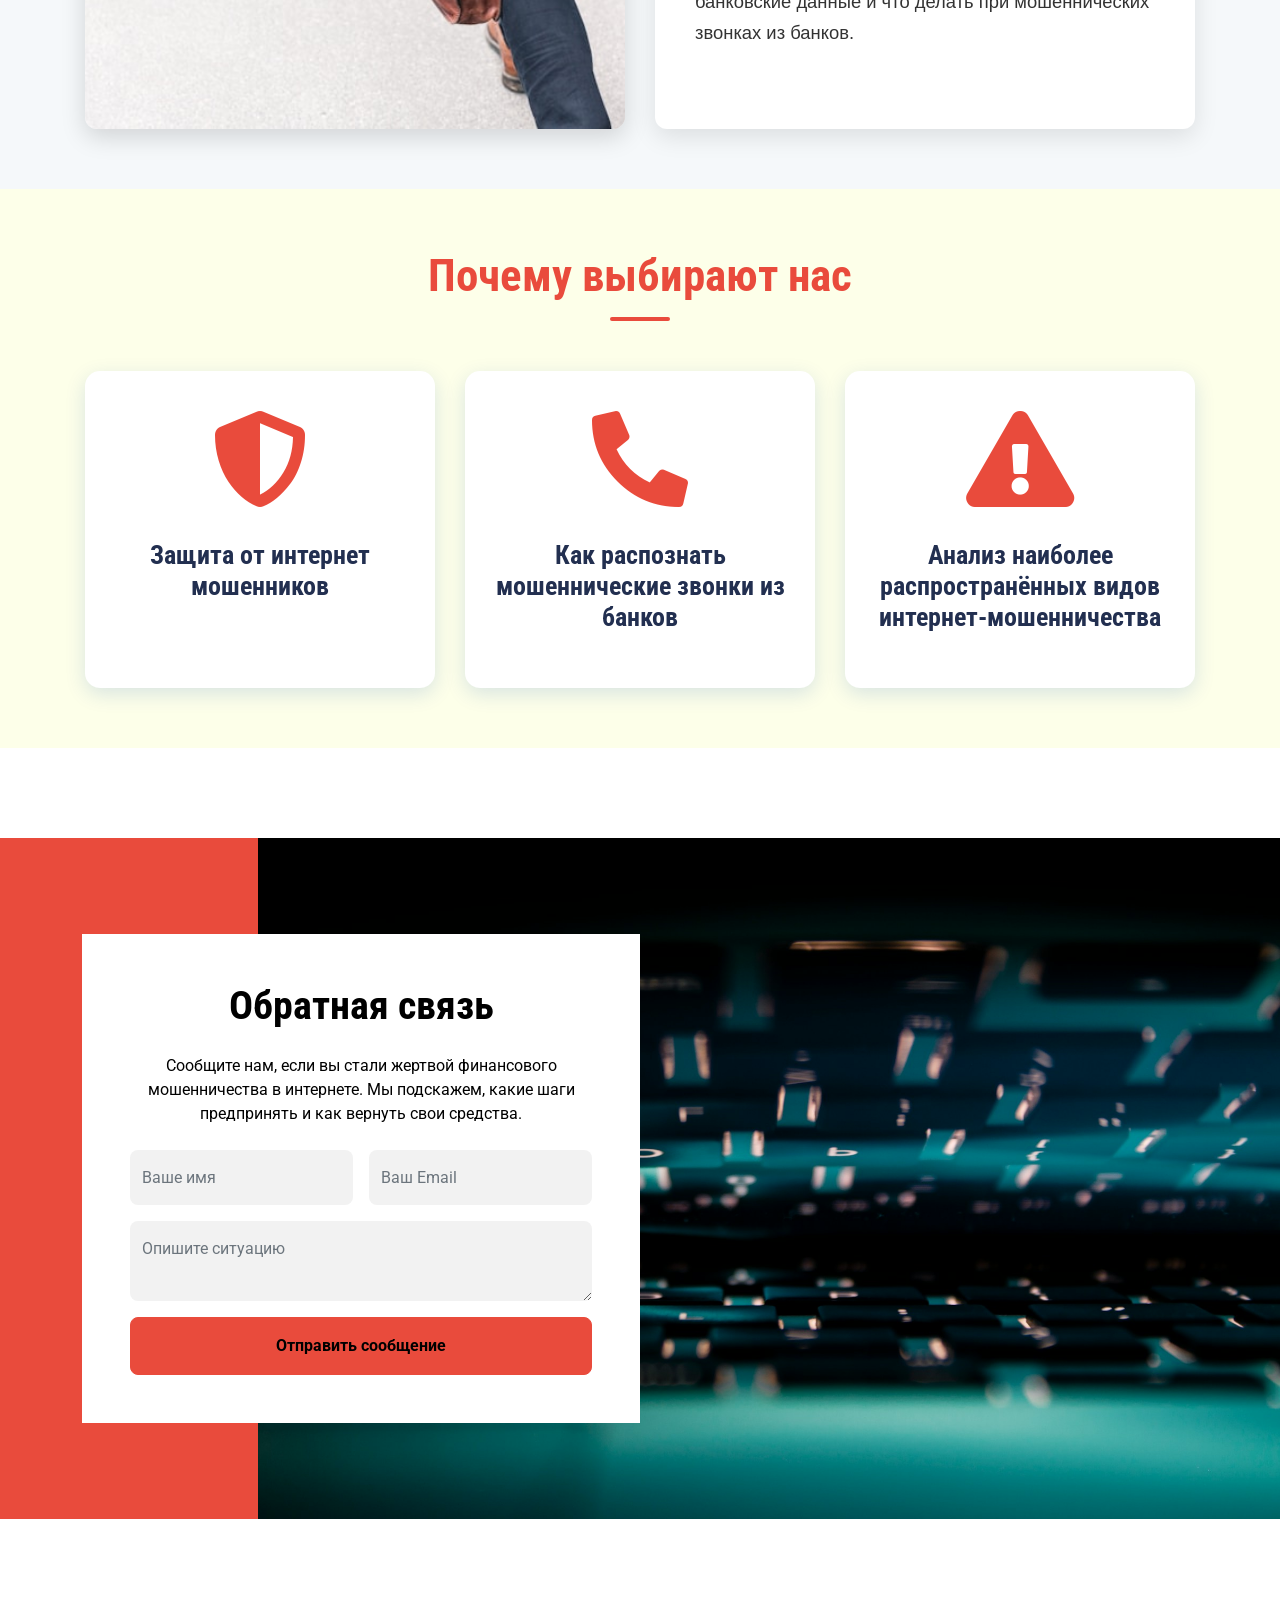
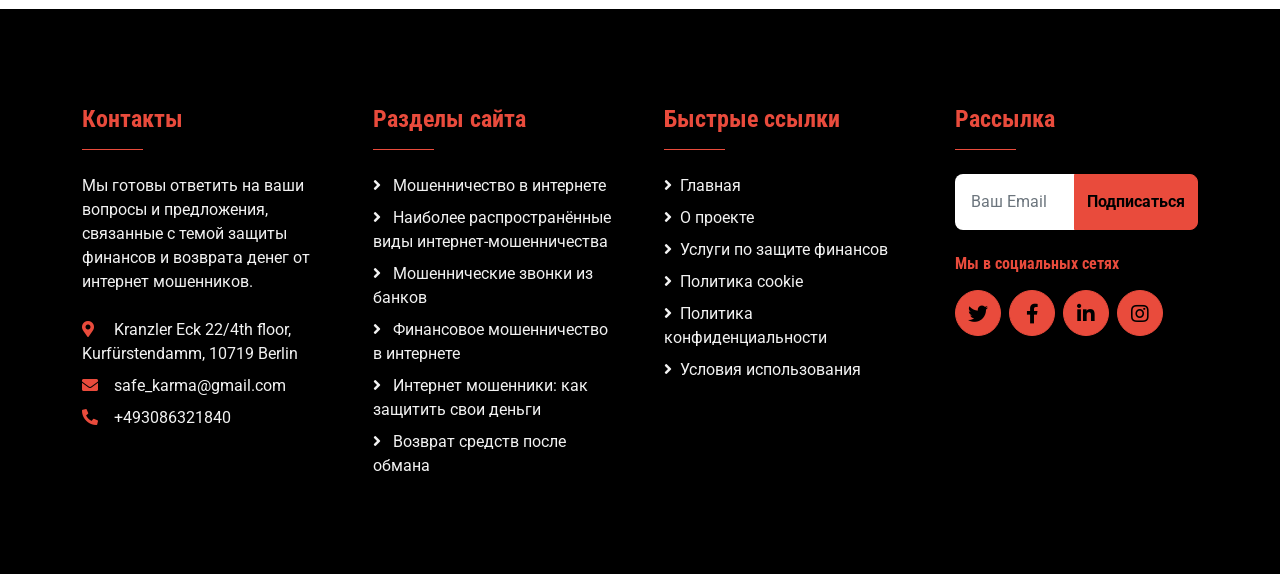
==== commit 0a28b239: "WIP" ====
--- a/index.html
+++ b/index.html
@@ -94,7 +94,7 @@
             <div class="container py-5">
                 <div class="row justify-content-start">
                     <div class="col-lg-8 text-center text-lg-start">
-                        <h1 class="display-1 text-dark">
+                        <h1 class="display-2 text-dark">
                             Защита ваших финансов
                         </h1>
                         <p class="fs-4 text-dark mb-4">
